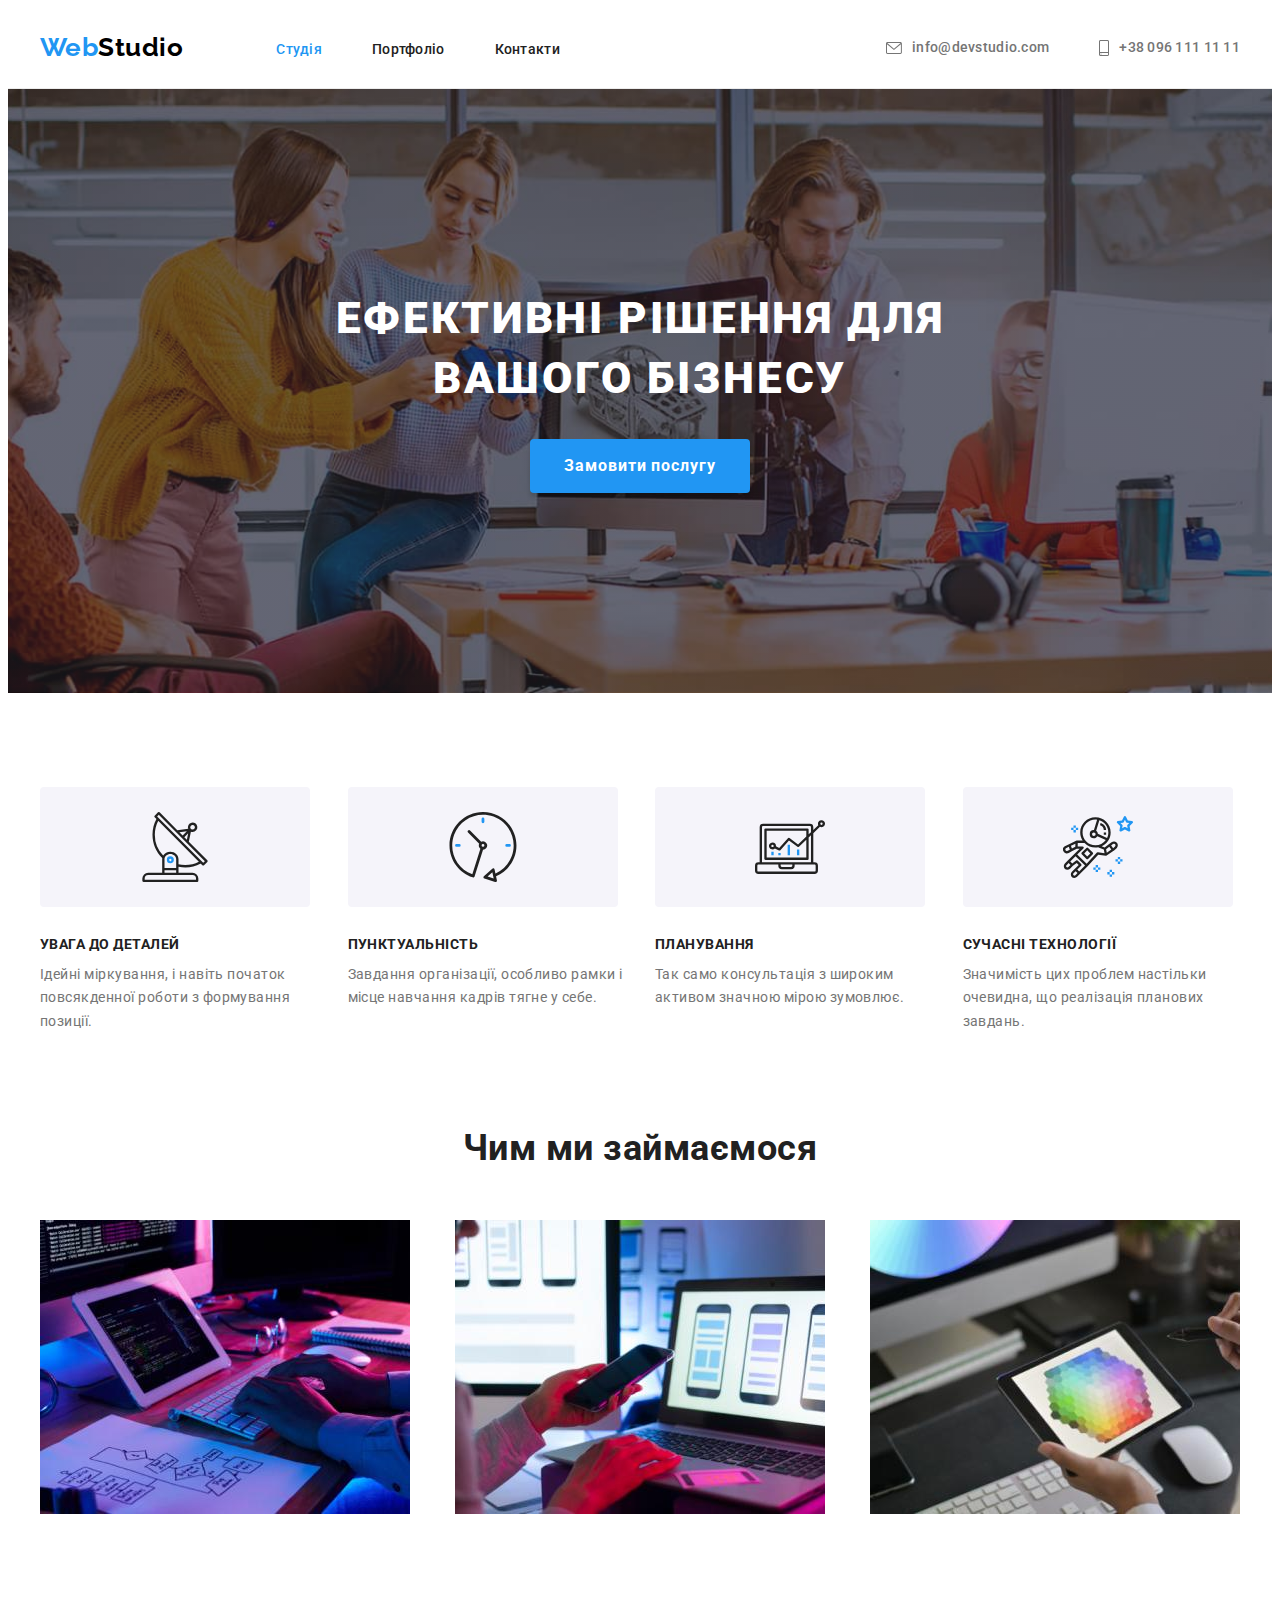
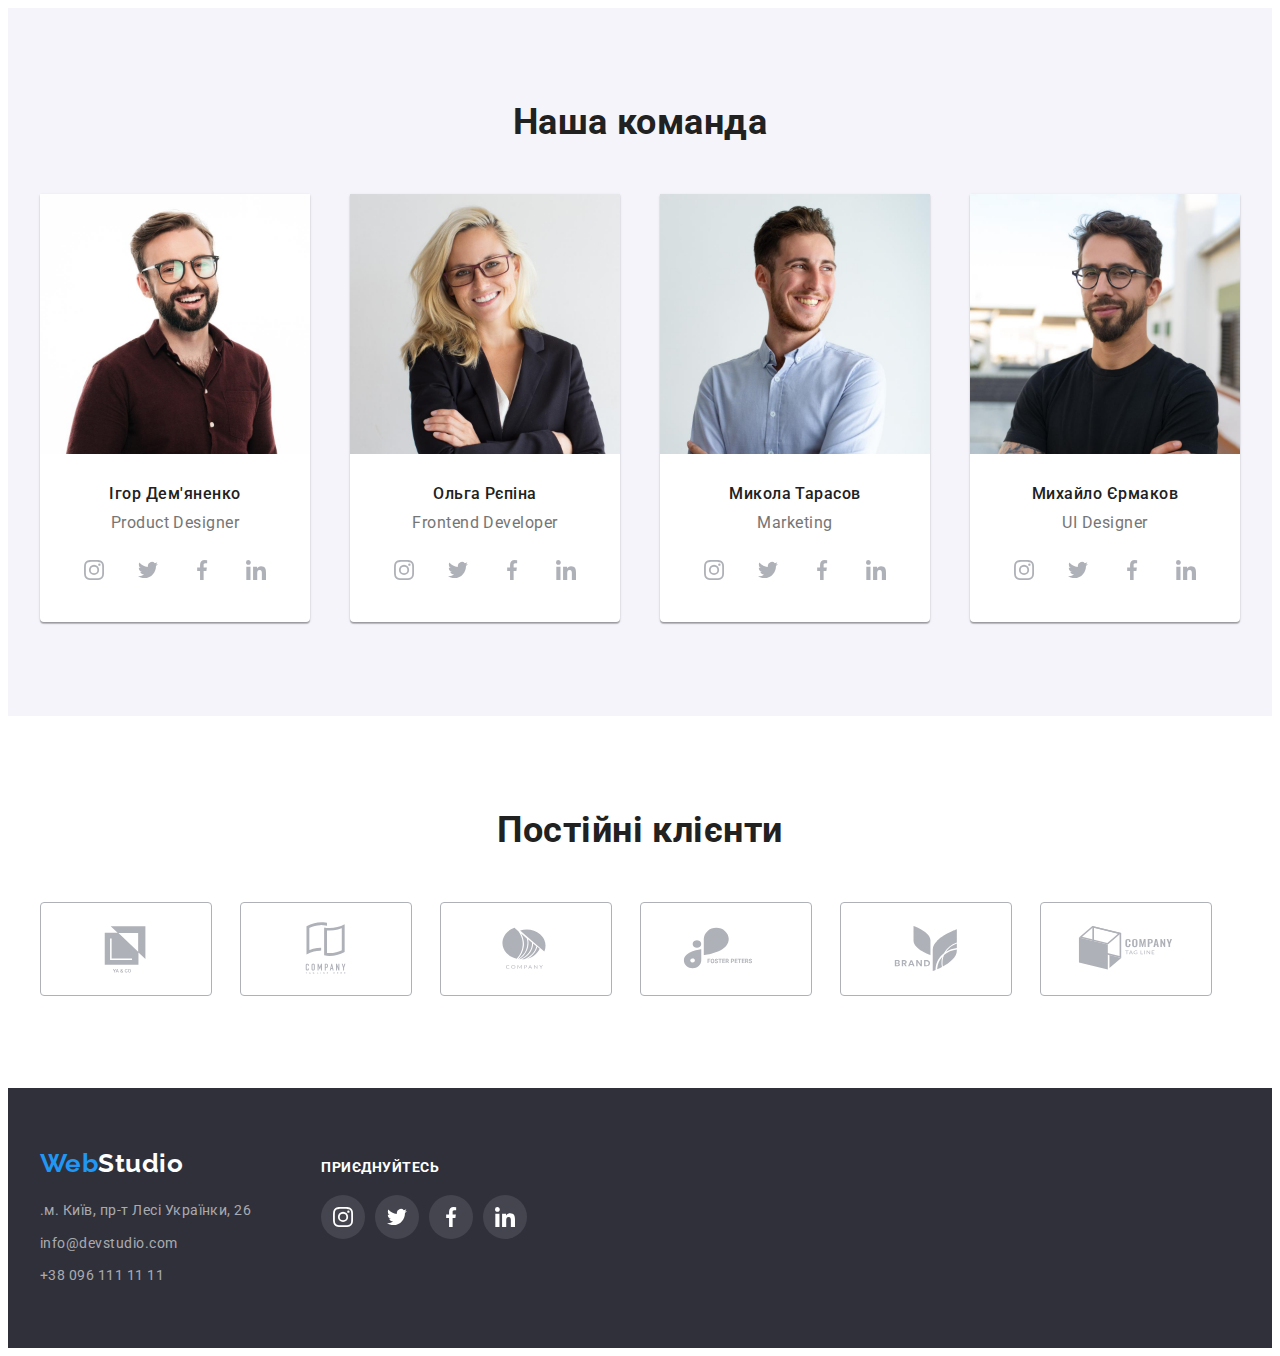
==== index.html @ 4fb29bee "Add index, portfolio, images, css" ====
<!DOCTYPE html>
<html lang="uk">
  <head>
    <meta charset="UTF-8" />
    <meta http-equiv="X-UA-Compatible" content="IE=edge" />
    <meta name="viewport" content="width=device-width, initial-scale=1.0" />
    <meta name="description" content="Web development studio web page" />
    <title>Студія</title>

    <link
      href="https://fonts.googleapis.com/css2?family=Raleway:wght@700&family=Roboto:wght@400;500;700;900&display=swap"
      rel="stylesheet"
    />

    <link
      rel="stylesheet"
      href="https://cdnjs.cloudflare.com/ajax/libs/modern-normalize/1.1.0/modern-normalize.min.css"
      integrity="sha512-wpPYUAdjBVSE4KJnH1VR1HeZfpl1ub8YT/NKx4PuQ5NmX2tKuGu6U/JRp5y+Y8XG2tV+wKQpNHVUX03MfMFn9Q=="
      crossorigin="anonymous"
      referrerpolicy="no-referrer"
    />

    <link href="./css/styles.css" rel="stylesheet" />
  </head>
  <body>
    <header class="header-main">
      <div class="container page-header">
        <nav class="nav-menu">
          <a class="logo link" href="./">Web<span>Studio</span></a>

          <ul class="list nav">
            <li><a class="link active" href="./">Студія</a></li>
            <li><a class="link" href="./portfolio.html">Портфоліо</a></li>
            <li><a class="link" href="">Контакти</a></li>
          </ul>
        </nav>

        <ul class="list nav-links">
          <li>
            <a class="link nav-link" href="mailto:info@devstudio.com">
              <svg class="nav-link-icon" width="16" height="12">
                <use href="./images/icons.svg#icon-envelope"></use>
              </svg>
              info@devstudio.com</a
            >
          </li>
          <li>
            <a class="link nav-link" href="tel:+380961111111">
              <svg class="nav-link-icon" width="10" height="16">
                <use href="./images/icons.svg#icon-smartphone"></use>
              </svg>
              +38 096 111 11 11</a
            >
          </li>
        </ul>
      </div>
    </header>

    <main>
      <!-- Герой -->
      <section class="hero">
        <div class="container">
          <h1 class="hero-heading">Ефективні рішення для вашого бізнесу</h1>
          <button type="button">Замовити послугу</button>
        </div>
      </section>

      <section class="section content features">
        <div class="container">
          <h2 class="visually-hidden">Особливості</h2>

          <ul class="list features-list">
            <li>
              <div class="feature bg-grey">
                <svg width="70" height="70">
                  <use href="./images/icons.svg#icon-antenna"></use>
                </svg>
              </div>
              <h3>УВАГА ДО ДЕТАЛЕЙ</h3>
              <p>Ідейні міркування, і навіть початок повсякденної роботи з формування позиції.</p>
            </li>

            <li>
              <div class="feature bg-grey">
                <svg width="70" height="70">
                  <use href="./images/icons.svg#icon-clock"></use>
                </svg>
              </div>
              <h3>ПУНКТУАЛЬНІСТЬ</h3>
              <p>Завдання організації, особливо рамки і місце навчання кадрів тягне у себе.</p>
            </li>

            <li>
              <div class="feature bg-grey">
                <svg width="70" height="70">
                  <use href="./images/icons.svg#icon-diagram"></use>
                </svg>
              </div>
              <h3>ПЛАНУВАННЯ</h3>
              <p>Так само консультація з широким активом значною мірою зумовлює.</p>
            </li>

            <li>
              <div class="feature bg-grey">
                <svg width="70" height="70">
                  <use href="./images/icons.svg#icon-astronaut"></use>
                </svg>
              </div>
              <h3>СУЧАСНІ ТЕХНОЛОГІЇ</h3>
              <p>Значимість цих проблем настільки очевидна, що реалізація планових завдань.</p>
            </li>
          </ul>
        </div>
      </section>

      <section class="section content">
        <div class="container">
          <h2>Чим ми займаємося</h2>
          <ul class="list activities-list">
            <li>
              <img
                src="./images/main-images/img-1.jpg"
                alt="Робота з комп'ютером"
                width="370"
                height="294"
              />
            </li>
            <li>
              <img
                src="./images/main-images/img-2.jpg"
                alt="Робота з телефоном і ноутбуком"
                width="370"
                height="294"
              />
            </li>
            <li>
              <img
                src="./images/main-images/img-3.jpg"
                alt="Робота з планшетом"
                width="370"
                height="294"
              />
            </li>
          </ul>
        </div>
      </section>

      <section class="section content team bg-grey">
        <div class="container">
          <h2>Наша команда</h2>
          <ul class="list team-list">
            <li>
              <img
                src="./images/main-images/worker-1.jpg"
                alt="Ігор Дем'яненко"
                width="270"
                height="260"
              />
              <div class="team-member">
                <h3>Ігор Дем'яненко</h3>
                <p>Product Designer</p>
                <ul class="list team-member-icons">
                  <li class="team-member-item">
                    <a class="team-member-link" href="">
                      <svg class="media-icon" width="20" height="20">
                        <use href="./images/icons.svg#icon-instagram"></use>
                      </svg>
                    </a>
                  </li>

                  <li class="team-member-item">
                    <a class="team-member-link" href="">
                      <svg class="media-icon" width="20" height="20">
                        <use href="./images/icons.svg#icon-twitter"></use>
                      </svg>
                    </a>
                  </li>

                  <li class="team-member-item">
                    <a class="team-member-link" href="">
                      <svg class="media-icon" width="20" height="20">
                        <use href="./images/icons.svg#icon-facebook"></use>
                      </svg>
                    </a>
                  </li>

                  <li class="team-member-item">
                    <a class="team-member-link" href="">
                      <svg class="media-icon" width="20" height="20">
                        <use href="./images/icons.svg#icon-linkedin"></use>
                      </svg>
                    </a>
                  </li>
                </ul>
              </div>
            </li>

            <li>
              <img
                src="./images/main-images/worker-2.jpg"
                alt="Ольга Рєпіна"
                width="270"
                height="260"
              />
              <div class="team-member">
                <h3>Ольга Рєпіна</h3>
                <p>Frontend Developer</p>
                <ul class="list team-member-icons">
                  <li class="team-member-item">
                    <a class="team-member-link" href="">
                      <svg class="media-icon" width="20" height="20">
                        <use href="./images/icons.svg#icon-instagram"></use>
                      </svg>
                    </a>
                  </li>

                  <li class="team-member-item">
                    <a class="team-member-link" href="">
                      <svg class="media-icon" width="20" height="20">
                        <use href="./images/icons.svg#icon-twitter"></use>
                      </svg>
                    </a>
                  </li>

                  <li class="team-member-item">
                    <a class="team-member-link" href="">
                      <svg class="media-icon" width="20" height="20">
                        <use href="./images/icons.svg#icon-facebook"></use>
                      </svg>
                    </a>
                  </li>

                  <li class="team-member-item">
                    <a class="team-member-link" href="">
                      <svg class="media-icon" width="20" height="20">
                        <use href="./images/icons.svg#icon-linkedin"></use>
                      </svg>
                    </a>
                  </li>
                </ul>
              </div>
            </li>

            <li>
              <img
                src="./images/main-images/worker-3.jpg"
                alt="Микола Тарасов"
                width="270"
                height="260"
              />
              <div class="team-member">
                <h3>Микола Тарасов</h3>
                <p>Marketing</p>
                <ul class="list team-member-icons">
                  <li class="team-member-item">
                    <a class="team-member-link" href="">
                      <svg class="media-icon" width="20" height="20">
                        <use href="./images/icons.svg#icon-instagram"></use>
                      </svg>
                    </a>
                  </li>

                  <li class="team-member-item">
                    <a class="team-member-link" href="">
                      <svg class="media-icon" width="20" height="20">
                        <use href="./images/icons.svg#icon-twitter"></use>
                      </svg>
                    </a>
                  </li>

                  <li class="team-member-item">
                    <a class="team-member-link" href="">
                      <svg class="media-icon" width="20" height="20">
                        <use href="./images/icons.svg#icon-facebook"></use>
                      </svg>
                    </a>
                  </li>

                  <li class="team-member-item">
                    <a class="team-member-link" href="">
                      <svg class="media-icon" width="20" height="20">
                        <use href="./images/icons.svg#icon-linkedin"></use>
                      </svg>
                    </a>
                  </li>
                </ul>
              </div>
            </li>

            <li>
              <img
                src="./images/main-images/worker-4.jpg"
                alt="Михайло Єрмаков"
                width="270"
                height="260"
              />
              <div class="team-member">
                <h3>Михайло Єрмаков</h3>
                <p>UI Designer</p>
                <ul class="list team-member-icons">
                  <li class="team-member-item">
                    <a class="team-member-link" href="">
                      <svg class="media-icon" width="20" height="20">
                        <use href="./images/icons.svg#icon-instagram"></use>
                      </svg>
                    </a>
                  </li>

                  <li class="team-member-item">
                    <a class="team-member-link" href="">
                      <svg class="media-icon" width="20" height="20">
                        <use href="./images/icons.svg#icon-twitter"></use>
                      </svg>
                    </a>
                  </li>

                  <li class="team-member-item">
                    <a class="team-member-link" href="">
                      <svg class="media-icon" width="20" height="20">
                        <use href="./images/icons.svg#icon-facebook"></use>
                      </svg>
                    </a>
                  </li>

                  <li class="team-member-item">
                    <a class="team-member-link" href="">
                      <svg class="media-icon" width="20" height="20">
                        <use href="./images/icons.svg#icon-linkedin"></use>
                      </svg>
                    </a>
                  </li>
                </ul>
              </div>
            </li>
          </ul>
        </div>
      </section>

      <section class="section content">
        <h2>Постійні клієнти</h2>
        <ul class="list client-list">
          <li class="client-item">
            <a class="client-link" href="">
              <svg class="client-icon" width="106" height="60">
                <use href="./images/icons.svg#icon-ya-and-co"></use>
              </svg>
            </a>
          </li>

          <li class="client-item">
            <a class="client-link" href="">
              <svg class="client-icon" width="106" height="60">
                <use href="./images/icons.svg#icon-company"></use>
              </svg>
            </a>
          </li>

          <li class="client-item">
            <a class="client-link" href="">
              <svg class="client-icon" width="106" height="60">
                <use href="./images/icons.svg#icon-company-2"></use>
              </svg>
            </a>
          </li>

          <li class="client-item">
            <a class="client-link" href="">
              <svg class="client-icon" width="106" height="60">
                <use href="./images/icons.svg#icon-foster"></use>
              </svg>
            </a>
          </li>

          <li class="client-item">
            <a class="client-link" href="">
              <svg class="client-icon" width="106" height="60">
                <use href="./images/icons.svg#icon-brand"></use>
              </svg>
            </a>
          </li>

          <li class="client-item">
            <a class="client-link" href="">
              <svg class="client-icon" width="106" height="60">
                <use href="./images/icons.svg#icon-tag-line"></use>
              </svg>
            </a>
          </li>
        </ul>
      </section>
    </main>

    <footer class="page-footer">
      <div class="container footer-sections">
        <div class="address-section">
          <a class="footer-logo link" href="./">Web<span>Studio</span></a>
          <address class="address">
            <ul class="list footer-contacts">
              <li>
                <a class="link contact" href="">.м. Київ, пр-т Лесі Українки, 26</a>
              </li>
              <li>
                <a class="link contact" href="mailto:info@devstudio.com">info@devstudio.com</a>
              </li>
              <li><a class="link contact" href="tel:+380961111111">+38 096 111 11 11</a></li>
            </ul>
          </address>
        </div>
        <div>
          <p class="footer-heading">приєднуйтесь</p>
          <ul class="list footer-icons">
            <li class="footer-item">
              <a class="footer-link" href="">
                <svg class="footer-media-icon" width="20" height="20">
                  <use href="./images/icons.svg#icon-instagram"></use>
                </svg>
              </a>
            </li>

            <li class="footer-item">
              <a class="footer-link" href="">
                <svg class="footer-media-icon" width="20" height="20">
                  <use href="./images/icons.svg#icon-twitter"></use>
                </svg>
              </a>
            </li>

            <li class="footer-item">
              <a class="footer-link" href="">
                <svg class="footer-media-icon" width="20" height="20">
                  <use href="./images/icons.svg#icon-facebook"></use>
                </svg>
              </a>
            </li>

            <li class="footer-item">
              <a class="footer-link" href="">
                <svg class="footer-media-icon" width="20" height="20">
                  <use href="./images/icons.svg#icon-linkedin"></use>
                </svg>
              </a>
            </li>
          </ul>
        </div>
      </div>
    </footer>
  </body>
</html>
---- css/styles.css ----
:root {
  /* Кольори */
  --white-color: #ffffff;
  --blue-color: #2196f3;
  --grey-color: #2f303a;
  --black-color: #000000;
  --primary-black-color: #212121;
  --secondary-grey-color: #757575;
  --secondary-white-color: rgba(255, 255, 255, 0.6);
  --footer-white-color: rgba(255, 255, 255, 0.1);
  --occasional-grey-color: #f5f4fa;
  --media-icon-grey-color: #afb1b8;

  /* Шрифти */
  --roboto: 'Roboto', sans-serif;
  --raleway: 'Raleway', sans-serif;
}

body {
  background-color: var(--white-color);
  color: var(--primary-black-color);
  font-family: var(--roboto);
  letter-spacing: 0.03em;
}

h1,
h2,
h3,
p {
  padding: 0;
  margin: 0;
}

/* Утилітні класи */

.section {
  padding-top: 94px;
  padding-bottom: 94px;
}

.list {
  list-style: none;
  padding: 0;
  margin: 0;
}

.link {
  color: var(--primary-black-color);
  text-decoration: none;
}

.container {
  width: 1200px;
  padding: 0 15px;
  margin-left: auto;
  margin-right: auto;
}

.bg-grey {
  background-color: var(--occasional-grey-color);
}

.visually-hidden {
  position: absolute;
  width: 1px;
  height: 1px;
  margin: -1px;
  border: 0;
  padding: 0;

  white-space: nowrap;
  clip-path: inset(100%);
  clip: rect(0 0 0 0);
  overflow: hidden;
}

/* Header */
.header-main {
  border-bottom: 1px solid #ececec;
}

.logo {
  padding: 24px 0 25px 0;
  margin-right: 93px;
  color: var(--blue-color);
  font-family: var(--raleway);
  font-weight: 700;
  font-size: 26px;
  line-height: 1.19;
}

.logo > span {
  color: var(--black-color);
}

.nav .link,
.nav-links .link {
  padding-top: 32px;
  padding-bottom: 32px;
  font-weight: 500;
  font-size: 14px;
  line-height: 1.14;
  letter-spacing: 0.02em;
}

.nav-links .link {
  color: var(--secondary-grey-color);
}

.link.active,
.nav .link:hover,
.nav .link:focus,
.nav-links .link:hover,
.nav-links .link:focus {
  color: var(--blue-color);
}

.nav-link {
  display: flex;
  align-items: center;
}

.nav-link-icon {
  margin-right: 10px;
  fill: currentColor;
}

.nav,
.nav-links,
.nav-menu,
.page-header {
  display: flex;
  align-items: center;
}

.nav-links {
  margin-left: auto;
}

.nav li,
.nav-links li {
  margin-left: 50px;
}

.nav li:first-child,
.nav-links li:first-child {
  margin-left: 0;
}

/* Main */

/* Hero */

.hero {
  margin-left: auto;
  margin-right: auto;
  max-width: 1600px;
  padding-top: 200px;
  padding-bottom: 200px;
  background-image: linear-gradient(rgba(47, 48, 58, 0.4), rgba(47, 48, 58, 0.4)),
    url('../images/bg-img.jpg');
  background-position: center;
  background-size: cover;
  background-color: var(--grey-color);
  text-align: center;
}

.hero-heading {
  margin: 0 auto 30px;
  max-width: 696px;
  color: var(--white-color);
  font-weight: 900;
  font-size: 44px;
  line-height: 1.36;
  letter-spacing: 0.06em;
  text-transform: uppercase;
}

.hero button {
  padding: 10px 32px;
  border-radius: 4px;
  border-color: transparent;
  background-color: var(--blue-color);
  box-shadow: 0px 4px 4px rgba(0, 0, 0, 0.15);
  color: var(--white-color);
  font-family: var(--roboto);
  font-weight: 700;
  font-size: 16px;
  line-height: 1.87;
  text-align: center;
  letter-spacing: 0.06em;
  cursor: pointer;
}

/* Features */

.content h2 {
  margin-bottom: 50px;
  font-weight: 700;
  font-size: 36px;
  line-height: 1.16;
  text-align: center;
}

.features {
  padding-bottom: 0;
}

.features h3 {
  margin-bottom: 10px;
  font-weight: 700;
  font-size: 14px;
  line-height: 1.14;
  text-transform: uppercase;
}

.features p {
  color: var(--secondary-grey-color);
  font-size: 14px;
  line-height: 1.71;
}

.features-list,
.activities-list,
.team-list {
  display: flex;
  justify-content: space-between;
}

.features-list li {
  flex-basis: calc((100% - 90px) / 4);
}

.feature {
  margin-bottom: 30px;
  display: flex;
  justify-content: center;
  align-items: center;
  width: 270px;
  height: 120px;
  border-radius: 4px;
}

/* Activities and Team Members */

.activities-list img,
.team-list img {
  display: block;
}

.team {
  line-height: 1.19;
  text-align: center;
}

.team-list > li {
  border-radius: 0px 0px 4px 4px;
  background-color: var(--white-color);
  box-shadow: 0px 1px 3px rgba(0, 0, 0, 0.12), 0px 1px 1px rgba(0, 0, 0, 0.14),
    0px 2px 1px rgba(0, 0, 0, 0.2);
}

.team-member {
  padding-top: 30px;
  padding-bottom: 30px;
}

.team h3 {
  margin-bottom: 10px;
  font-size: 16px;
  font-weight: 500;
}

.team p {
  margin-bottom: 16px;
  color: var(--secondary-grey-color);
}

.team-member-icons {
  display: flex;
  justify-content: center;
}

.team-member-item {
  margin-right: 10px;
  width: 44px;
  height: 44px;
}

.team-member-icons li:last-child {
  margin-right: 0;
}

.team-member-link {
  display: flex;
  justify-content: center;
  align-items: center;
  width: 100%;
  height: 100%;
  border-radius: 50%;
  color: var(--media-icon-grey-color);
}

.team-member-link:hover,
.team-member-link:focus {
  color: var(--white-color);
  background-color: var(--blue-color);
}

.media-icon {
  fill: currentColor;
}

/* Clients */

.client-list {
  display: flex;
  justify-content: center;
}

.client-item {
  margin-right: 30px;
  width: 170px;
  height: 92px;
}

.client-item li:last-child {
  margin-right: 0;
}

.client-link {
  display: flex;
  justify-content: center;
  align-items: center;
  width: 100%;
  height: 100%;
  color: var(--media-icon-grey-color);
  border: 1px solid var(--media-icon-grey-color);
  border-radius: 4px;
}

.client-link:hover,
.client-link:focus {
  color: var(--blue-color);
  border-color: var(--blue-color);
}

.client-icon {
  fill: currentColor;
}

/* Portfolio Filter */

.filter-list {
  padding-left: 0;
  margin: 0 0 50px;
  display: flex;
  justify-content: center;
}

.filter-list li {
  margin-left: 8px;
}

.filter-list .bg-grey {
  padding: 6px 22px;
  border-radius: 4px;
  border-color: transparent;
  font-family: var(--roboto);
  font-weight: 500;
  font-size: 16px;
  line-height: 1.62;
  text-align: center;
  cursor: pointer;
}

.filter-list .main-btn {
  padding-left: 25px;
  padding-right: 25px;
  margin-left: 0px;
}

.filter-list .bg-grey.active,
.filter-list .bg-grey:hover,
.filter-list .bg-grey:focus {
  background-color: var(--blue-color);
  box-shadow: 0px 3px 1px rgba(0, 0, 0, 0.1), 0px 1px 2px rgba(0, 0, 0, 0.08),
    0px 2px 2px rgba(0, 0, 0, 0.12);
  color: var(--white-color);
}

/* Portfolio Projects */

.projects h1,
.projects h2 {
  font-weight: 700;
  font-size: 18px;
  line-height: 2;
  letter-spacing: 0.06em;
}

.projects p {
  color: var(--secondary-grey-color);
  line-height: 1.88;
}

.project-list {
  display: flex;
  flex-wrap: wrap;
  gap: 30px;
}

.project-list li {
  flex-basis: calc((100% - 60px) / 3);
}

.project-list img {
  display: block;
}

.project-list h2 {
  margin-bottom: 4px;
}

.project {
  padding: 20px 24px;
  border: 1px solid #eeeeee;
}

.project-link {
  display: block;
}

.project-link:hover,
.project-link:focus {
  box-shadow: 0px 1px 1px rgba(0, 0, 0, 0.12), 0px 4px 4px rgba(0, 0, 0, 0.06),
    1px 4px 6px rgba(0, 0, 0, 0.16);
}

/* Footer */

.page-footer {
  padding-top: 60px;
  padding-bottom: 60px;
  background-color: var(--grey-color);
  letter-spacing: 0.03em;
}

.footer-sections {
  display: flex;
  align-items: baseline;
}

.address-section {
  margin-right: 70px;
}

.footer-logo {
  margin-bottom: 20px;
  display: block;
  color: var(--blue-color);
  font-family: var(--raleway);
  font-weight: 700;
  font-size: 26px;
  line-height: 1.19;
}

.footer-logo > span,
.contact:hover,
.contact:focus {
  color: var(--white-color);
}

.address {
  font-size: 14px;
  line-height: 1.71;
  font-style: normal;
}

.footer-contacts li {
  margin-bottom: 9px;
}

.footer-contacts li:last-child {
  margin-bottom: 0;
}

.contact {
  color: var(--secondary-white-color);
}

/* Footer Links */

.footer-heading {
  margin-bottom: 20px;
  color: var(--white-color);
  font-weight: 700;
  font-size: 14px;
  line-height: 16px;
  text-transform: uppercase;
}

.footer-icons {
  display: flex;
}

.footer-item {
  margin-right: 10px;
  width: 44px;
  height: 44px;
}

.footer-link {
  display: flex;
  justify-content: center;
  align-items: center;
  width: 100%;
  height: 100%;
  color: var(--white-color);
  background-color: var(--footer-white-color);
  border-radius: 50%;
}

.footer-icons li:last-child {
  margin-right: 0;
}

.footer-link:hover,
.footer-link:focus {
  background-color: var(--blue-color);
}

.footer-media-icon {
  fill: currentColor;
}
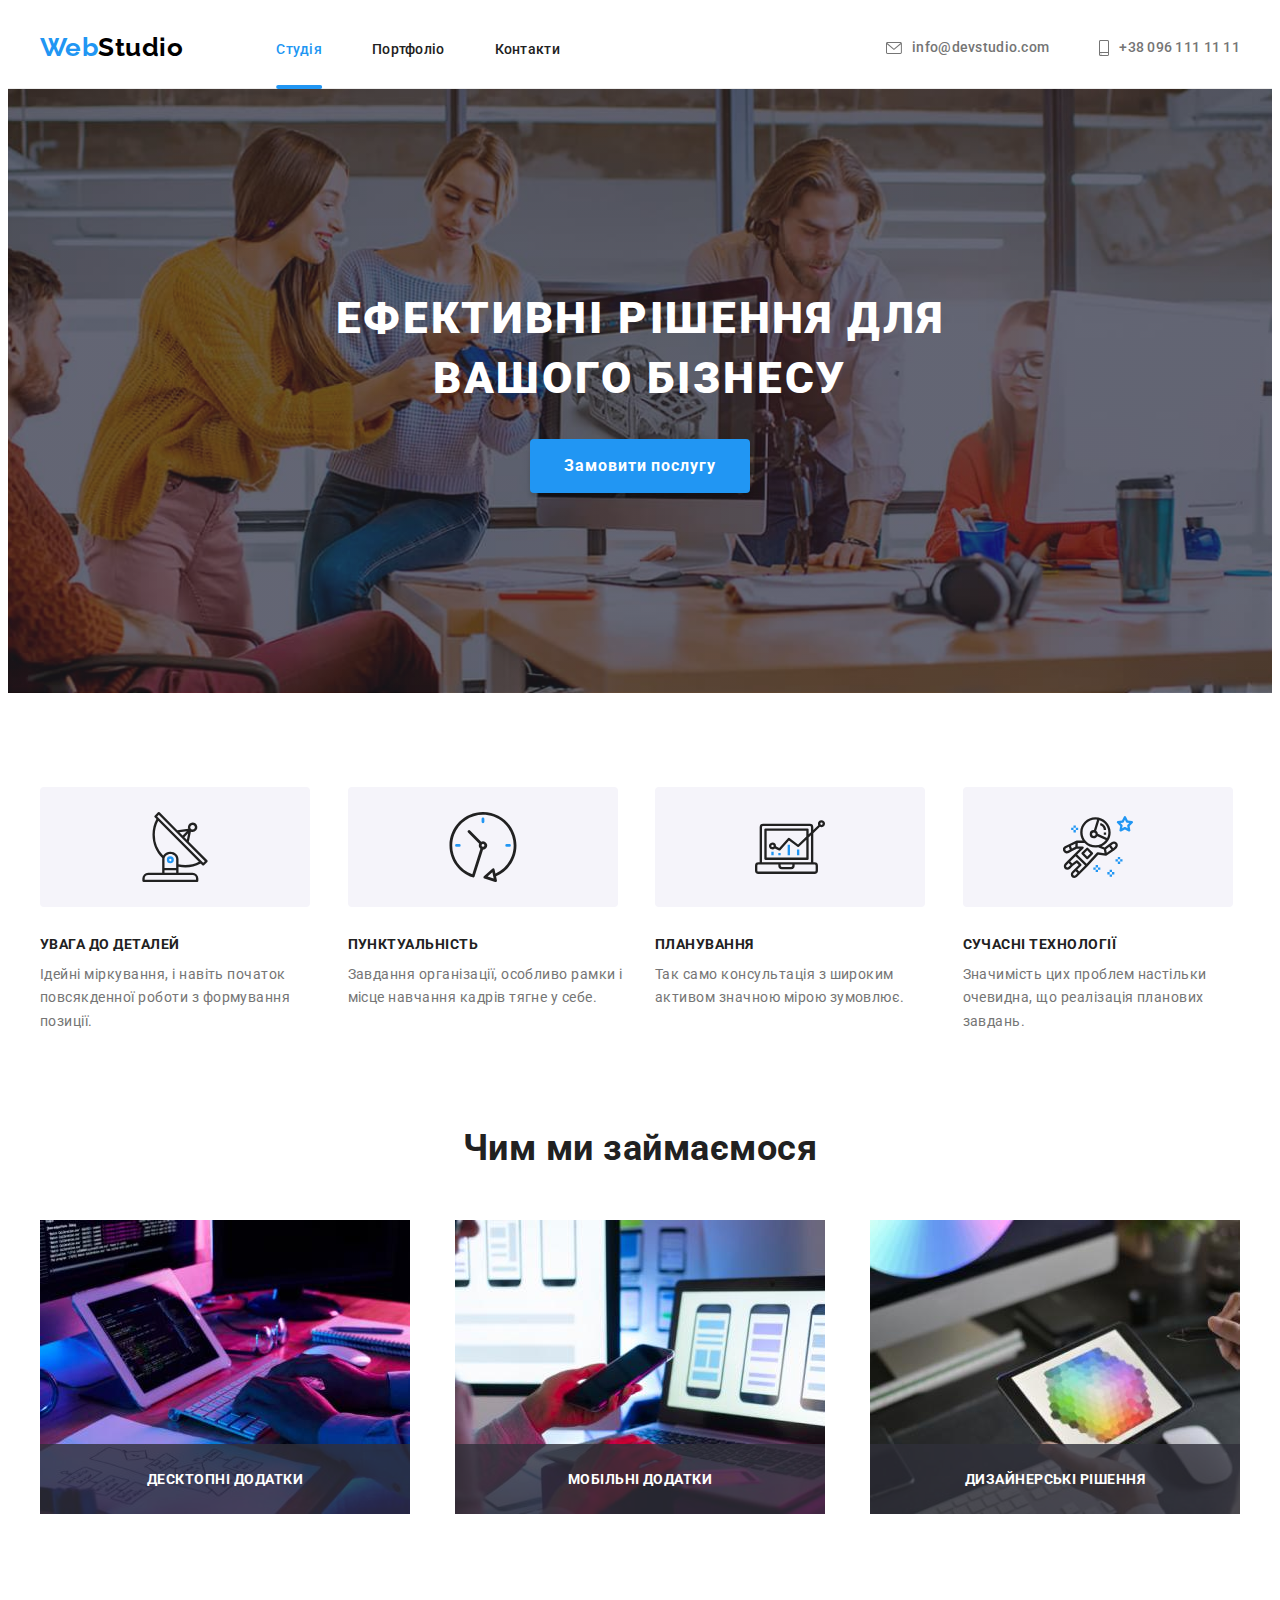
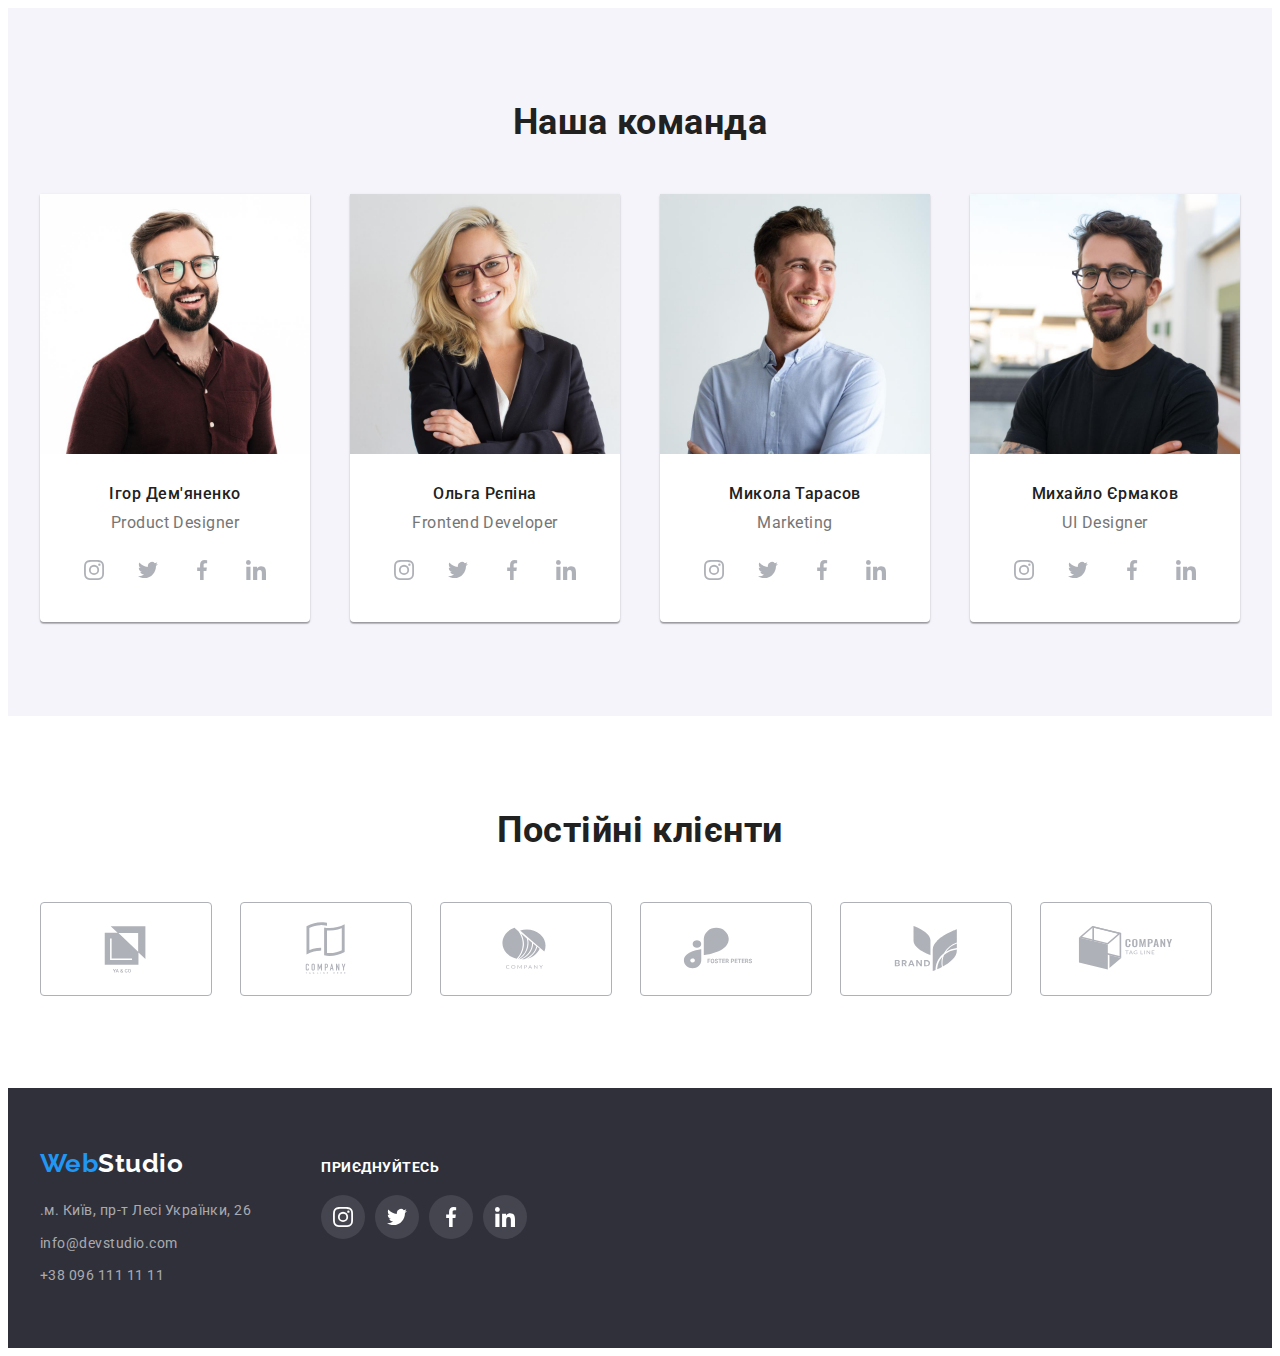
==== commit ee56c51a: "Add positioned titles and ::after in navbar" ====
--- a/index.html
+++ b/index.html
@@ -116,30 +116,39 @@
       <section class="section content">
         <div class="container">
           <h2>Чим ми займаємося</h2>
-          <ul class="list activities-list">
-            <li>
-              <img
-                src="./images/main-images/img-1.jpg"
-                alt="Робота з комп'ютером"
-                width="370"
-                height="294"
-              />
-            </li>
-            <li>
-              <img
-                src="./images/main-images/img-2.jpg"
-                alt="Робота з телефоном і ноутбуком"
-                width="370"
-                height="294"
-              />
-            </li>
-            <li>
-              <img
-                src="./images/main-images/img-3.jpg"
-                alt="Робота з планшетом"
-                width="370"
-                height="294"
-              />
+          <ul class="activities-list list">
+            <li>
+              <figure class="activities-card">
+                <img
+                  src="./images/main-images/img-1.jpg"
+                  alt="Робота з комп'ютером"
+                  width="370"
+                  height="294"
+                />
+                <figcaption class="activities-title">Десктопні додатки</figcaption>
+              </figure>
+            </li>
+            <li>
+              <figure class="activities-card">
+                <img
+                  src="./images/main-images/img-2.jpg"
+                  alt="Робота з телефоном і ноутбуком"
+                  width="370"
+                  height="294"
+                />
+                <figcaption class="activities-title">Мобільні додатки</figcaption>
+              </figure>
+            </li>
+            <li>
+              <figure class="activities-card">
+                <img
+                  src="./images/main-images/img-3.jpg"
+                  alt="Робота з планшетом"
+                  width="370"
+                  height="294"
+                />
+                <figcaption class="activities-title">Дизайнерські рішення</figcaption>
+              </figure>
             </li>
           </ul>
         </div>
--- a/css/styles.css
+++ b/css/styles.css
@@ -26,7 +26,8 @@
 h1,
 h2,
 h3,
-p {
+p,
+figure {
   padding: 0;
   margin: 0;
 }
@@ -101,6 +102,7 @@
   font-size: 14px;
   line-height: 1.14;
   letter-spacing: 0.02em;
+  transition: color 250ms cubic-bezier(0.4, 0, 0.2, 1);
 }
 
 .nav-links .link {
@@ -113,6 +115,22 @@
 .nav-links .link:hover,
 .nav-links .link:focus {
   color: var(--blue-color);
+}
+
+.link.active {
+  position: relative;
+}
+
+.link.active::after {
+  content: '';
+  position: absolute;
+  bottom: 0;
+  left: 50%;
+  transform: translateX(-50%);
+  width: 100%;
+  height: 4px;
+  background-color: var(--blue-color);
+  border-radius: 2px;
 }
 
 .nav-link {
@@ -248,6 +266,25 @@
   display: block;
 }
 
+.activities-card {
+  position: relative;
+}
+
+.activities-title {
+  position: absolute;
+  bottom: 0px;
+  padding-top: 27px;
+  padding-bottom: 27px;
+  width: 100%;
+  font-weight: 700;
+  font-size: 14px;
+  line-height: 16px;
+  text-align: center;
+  text-transform: uppercase;
+  color: var(--white-color);
+  background-color: rgba(47, 48, 58, 0.8);
+}
+
 .team {
   line-height: 1.19;
   text-align: center;
@@ -299,6 +336,8 @@
   height: 100%;
   border-radius: 50%;
   color: var(--media-icon-grey-color);
+  transition: color 250ms cubic-bezier(0.4, 0, 0.2, 1),
+    background-color 250ms cubic-bezier(0.4, 0, 0.2, 1);
 }
 
 .team-member-link:hover,
@@ -337,6 +376,8 @@
   color: var(--media-icon-grey-color);
   border: 1px solid var(--media-icon-grey-color);
   border-radius: 4px;
+  transition: color 250ms cubic-bezier(0.4, 0, 0.2, 1),
+    border-color 250ms cubic-bezier(0.4, 0, 0.2, 1);
 }
 
 .client-link:hover,
@@ -372,6 +413,9 @@
   line-height: 1.62;
   text-align: center;
   cursor: pointer;
+  transition: color 250ms cubic-bezier(0.4, 0, 0.2, 1),
+    background-color 250ms cubic-bezier(0.4, 0, 0.2, 1),
+    box-shadow 250ms cubic-bezier(0.4, 0, 0.2, 1);
 }
 
 .filter-list .main-btn {
@@ -383,10 +427,10 @@
 .filter-list .bg-grey.active,
 .filter-list .bg-grey:hover,
 .filter-list .bg-grey:focus {
+  color: var(--white-color);
   background-color: var(--blue-color);
   box-shadow: 0px 3px 1px rgba(0, 0, 0, 0.1), 0px 1px 2px rgba(0, 0, 0, 0.08),
     0px 2px 2px rgba(0, 0, 0, 0.12);
-  color: var(--white-color);
 }
 
 /* Portfolio Projects */
@@ -429,6 +473,7 @@
 
 .project-link {
   display: block;
+  transition: box-shadow 250ms cubic-bezier(0.4, 0, 0.2, 1);
 }
 
 .project-link:hover,
@@ -487,6 +532,7 @@
 
 .contact {
   color: var(--secondary-white-color);
+  transition: color 250ms cubic-bezier(0.4, 0, 0.2, 1);
 }
 
 /* Footer Links */
@@ -519,6 +565,7 @@
   color: var(--white-color);
   background-color: var(--footer-white-color);
   border-radius: 50%;
+  transition: background-color 250ms cubic-bezier(0.4, 0, 0.2, 1);
 }
 
 .footer-icons li:last-child {
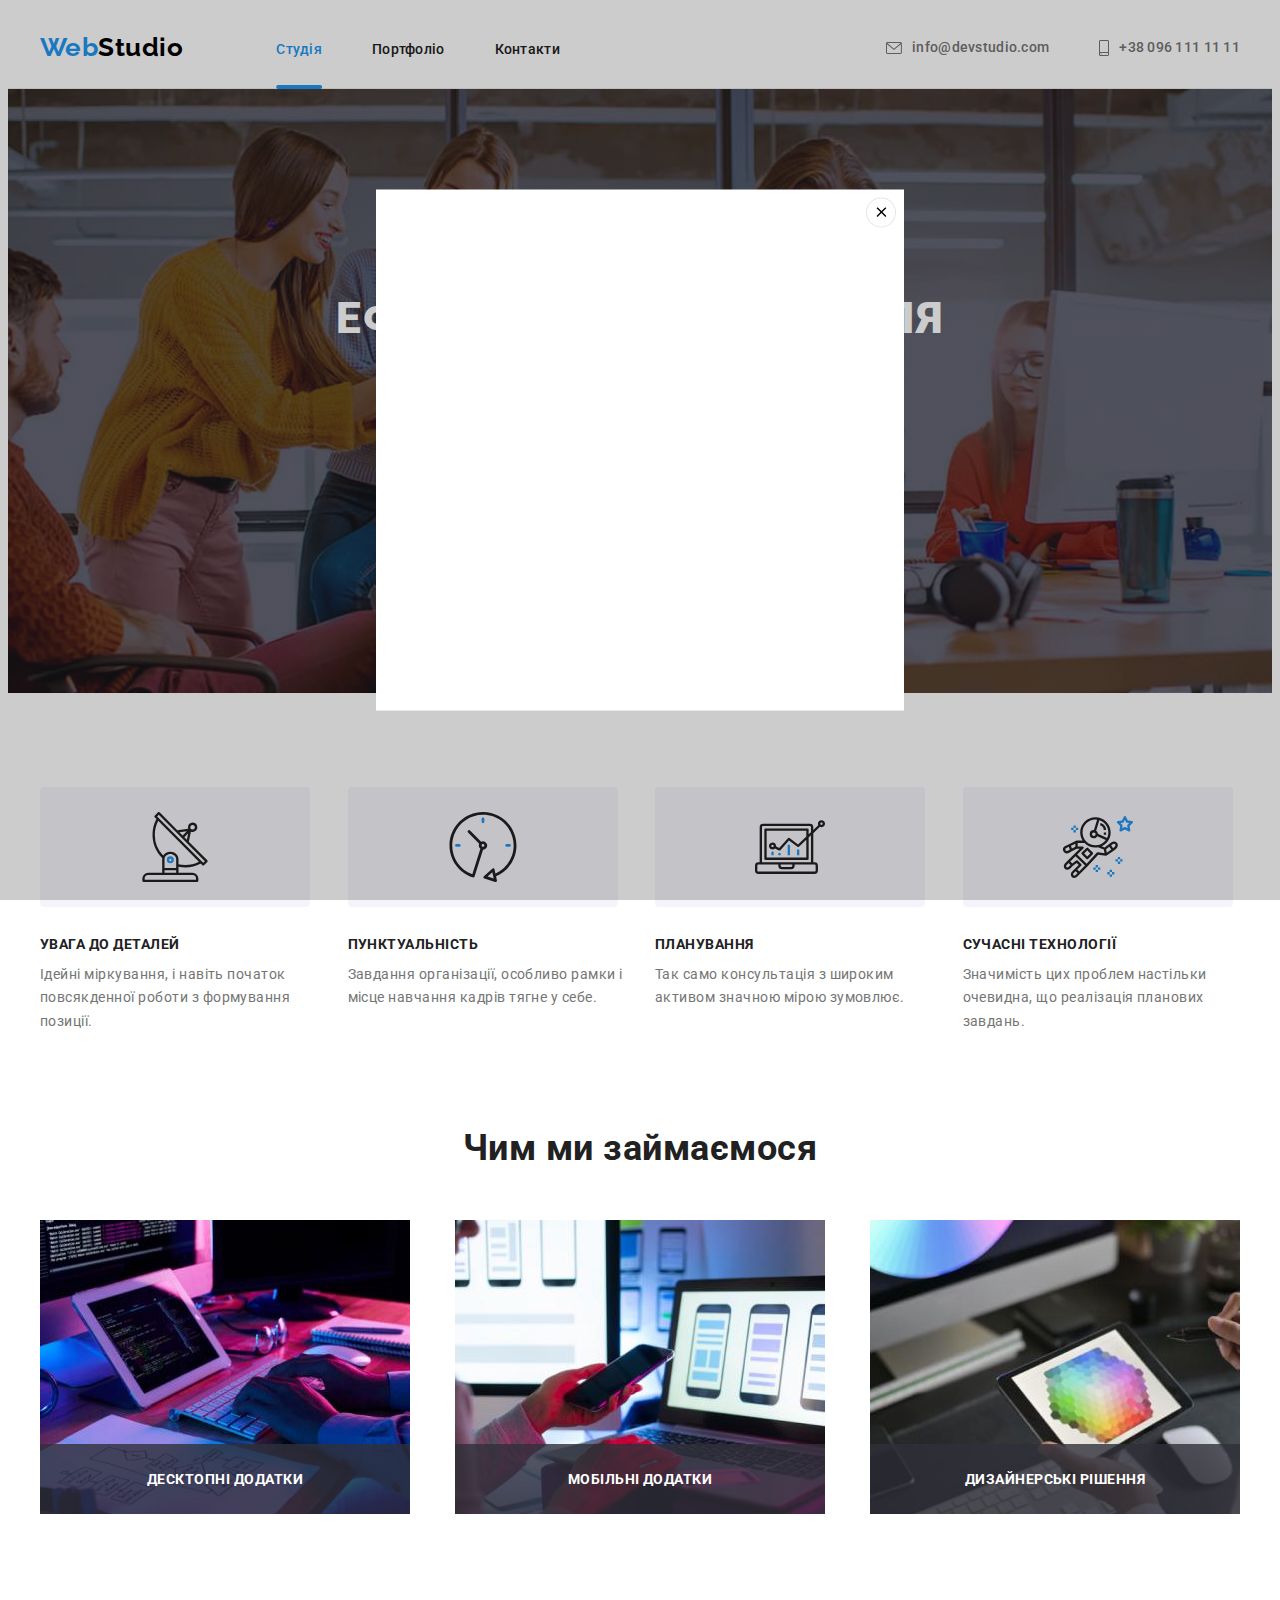
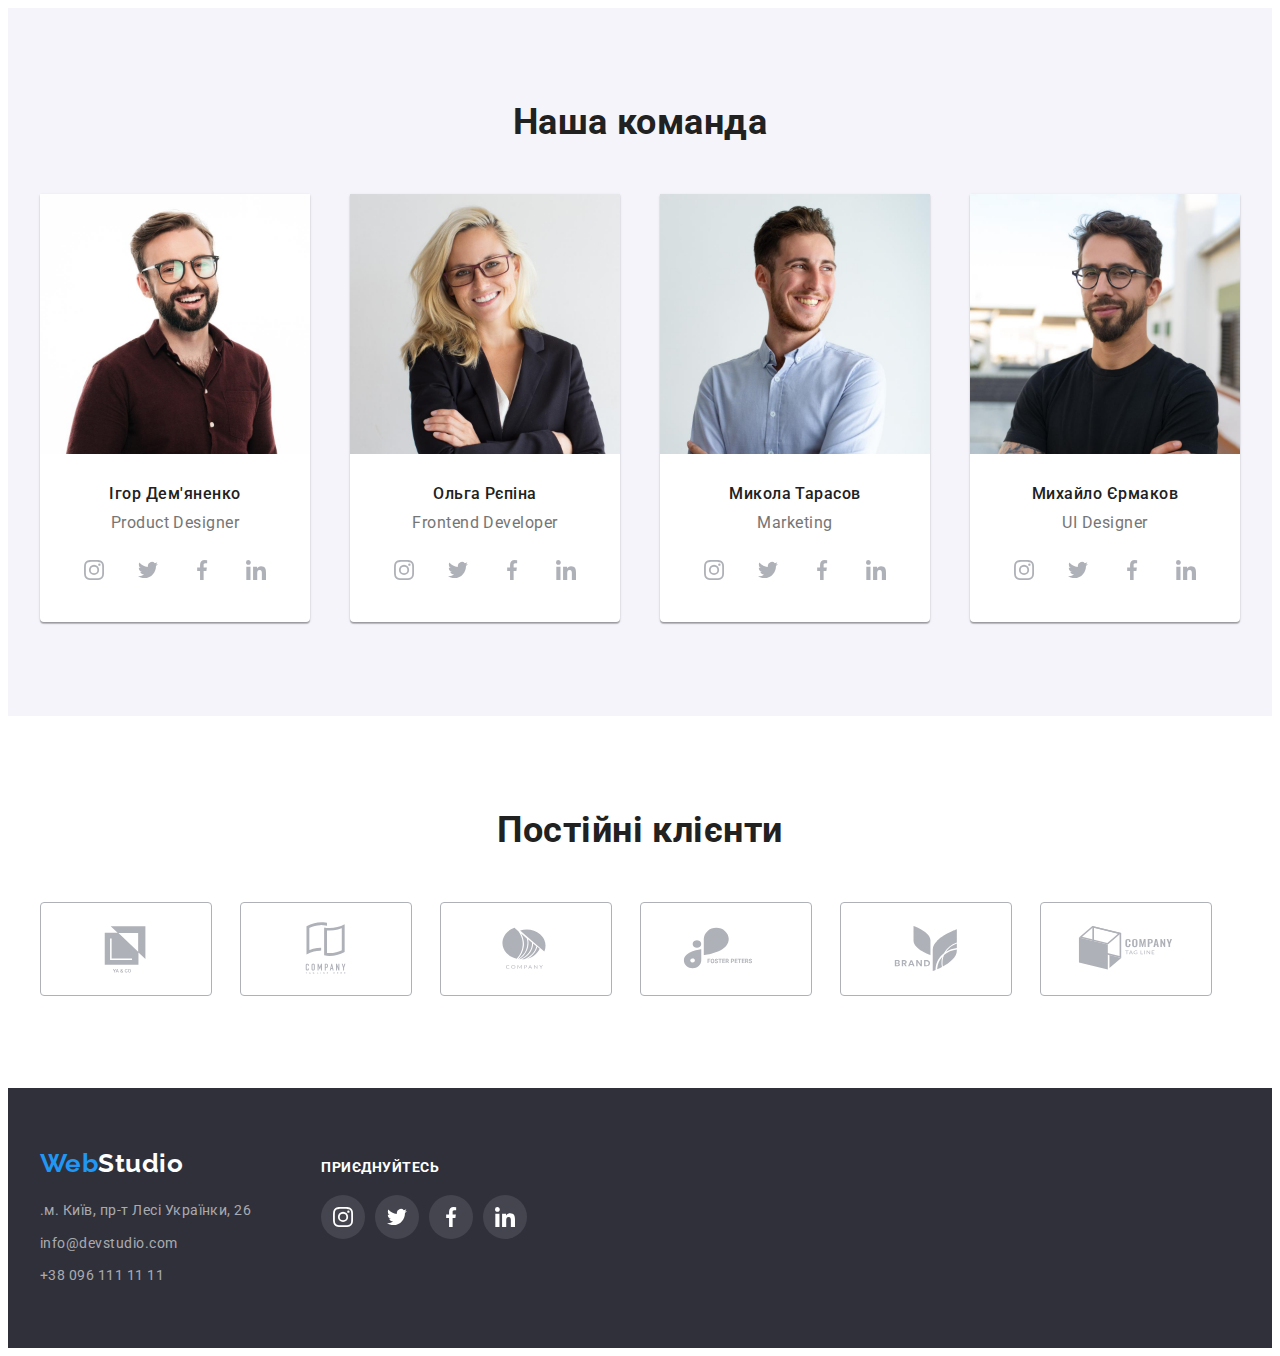
==== commit 20949828: "Add modal with no animation and script" ====
--- a/index.html
+++ b/index.html
@@ -61,7 +61,16 @@
       <section class="hero">
         <div class="container">
           <h1 class="hero-heading">Ефективні рішення для вашого бізнесу</h1>
-          <button type="button">Замовити послугу</button>
+          <button class="hero-button" type="button">Замовити послугу</button>
+          <div class="backdrop">
+            <div class="modal">
+              <button class="modal-close-btn" type="button">
+                <svg class="modal-close" width="30" height="30">
+                  <use href="./images/icons.svg#icon-close"></use>
+                </svg>
+              </button>
+            </div>
+          </div>
         </div>
       </section>
 
--- a/css/styles.css
+++ b/css/styles.css
@@ -14,6 +14,8 @@
   /* Шрифти */
   --roboto: 'Roboto', sans-serif;
   --raleway: 'Raleway', sans-serif;
+
+  --timing-function: cubic-bezier(0.4, 0, 0.2, 1);
 }
 
 body {
@@ -73,6 +75,12 @@
   clip-path: inset(100%);
   clip: rect(0 0 0 0);
   overflow: hidden;
+}
+
+.is-hidden {
+  visibility: hidden;
+  opacity: 0;
+  pointer-events: none;
 }
 
 /* Header */
@@ -102,7 +110,7 @@
   font-size: 14px;
   line-height: 1.14;
   letter-spacing: 0.02em;
-  transition: color 250ms cubic-bezier(0.4, 0, 0.2, 1);
+  transition: color 250ms var(--timing-function);
 }
 
 .nav-links .link {
@@ -194,7 +202,7 @@
   text-transform: uppercase;
 }
 
-.hero button {
+.hero-button {
   padding: 10px 32px;
   border-radius: 4px;
   border-color: transparent;
@@ -208,6 +216,53 @@
   text-align: center;
   letter-spacing: 0.06em;
   cursor: pointer;
+}
+
+.backdrop {
+  position: fixed;
+  top: 0;
+  left: 0;
+  z-index: 1;
+  width: 100%;
+  height: 100%;
+  background-color: rgba(0, 0, 0, 0.2);
+}
+
+.modal {
+  position: absolute;
+  top: 50%;
+  left: 50%;
+  transform: translate(-50%, -50%);
+  z-index: 2;
+  width: 528px;
+  height: 521px;
+  background-color: var(--white-color);
+}
+
+.modal-close-btn {
+  position: absolute;
+  top: 8px;
+  right: 8px;
+  width: 30px;
+  height: 30px;
+  display: flex;
+  justify-content: center;
+  align-items: center;
+  color: var(--black-color);
+  background-color: inherit;
+  border: 1px solid rgba(0, 0, 0, 0.1);
+  transition: border-color 250ms var(--timing-function), color 250ms var(--timing-function);
+  border-radius: 50%;
+}
+
+.modal-close-btn:hover,
+.modal-close-btn:focus {
+  color: var(--blue-color);
+  border-color: var(--blue-color);
+}
+
+.modal-close {
+  fill: currentColor;
 }
 
 /* Features */
@@ -336,8 +391,7 @@
   height: 100%;
   border-radius: 50%;
   color: var(--media-icon-grey-color);
-  transition: color 250ms cubic-bezier(0.4, 0, 0.2, 1),
-    background-color 250ms cubic-bezier(0.4, 0, 0.2, 1);
+  transition: color 250ms var(--timing-function), background-color 250ms var(--timing-function);
 }
 
 .team-member-link:hover,
@@ -376,8 +430,7 @@
   color: var(--media-icon-grey-color);
   border: 1px solid var(--media-icon-grey-color);
   border-radius: 4px;
-  transition: color 250ms cubic-bezier(0.4, 0, 0.2, 1),
-    border-color 250ms cubic-bezier(0.4, 0, 0.2, 1);
+  transition: color 250ms var(--timing-function), border-color 250ms var(--timing-function);
 }
 
 .client-link:hover,
@@ -413,9 +466,8 @@
   line-height: 1.62;
   text-align: center;
   cursor: pointer;
-  transition: color 250ms cubic-bezier(0.4, 0, 0.2, 1),
-    background-color 250ms cubic-bezier(0.4, 0, 0.2, 1),
-    box-shadow 250ms cubic-bezier(0.4, 0, 0.2, 1);
+  transition: color 250ms var(--timing-function), background-color 250ms var(--timing-function),
+    box-shadow 250ms var(--timing-function);
 }
 
 .filter-list .main-btn {
@@ -466,20 +518,44 @@
   margin-bottom: 4px;
 }
 
-.project {
-  padding: 20px 24px;
-  border: 1px solid #eeeeee;
-}
-
 .project-link {
   display: block;
-  transition: box-shadow 250ms cubic-bezier(0.4, 0, 0.2, 1);
+
+  transition: box-shadow 250ms var(--timing-function);
 }
 
 .project-link:hover,
 .project-link:focus {
   box-shadow: 0px 1px 1px rgba(0, 0, 0, 0.12), 0px 4px 4px rgba(0, 0, 0, 0.06),
     1px 4px 6px rgba(0, 0, 0, 0.16);
+}
+
+.project-overlay {
+  position: relative;
+  overflow: hidden;
+}
+
+.project-overlay .project-descript {
+  position: absolute;
+  padding: 63px 24px;
+  width: 100%;
+  height: 100%;
+  font-size: 18px;
+  line-height: 28px;
+  color: var(--white-color);
+  background-color: rgba(33, 150, 243, 0.9);
+  display: inline-block;
+  transition: transform 250ms var(--timing-function);
+}
+
+.project-link:hover .project-descript,
+.project-link:focus .project-descript {
+  transform: translateY(-100%);
+}
+
+.project {
+  padding: 20px 24px;
+  border: 1px solid #eeeeee;
 }
 
 /* Footer */
@@ -532,7 +608,7 @@
 
 .contact {
   color: var(--secondary-white-color);
-  transition: color 250ms cubic-bezier(0.4, 0, 0.2, 1);
+  transition: color 250ms var(--timing-function);
 }
 
 /* Footer Links */
@@ -565,7 +641,7 @@
   color: var(--white-color);
   background-color: var(--footer-white-color);
   border-radius: 50%;
-  transition: background-color 250ms cubic-bezier(0.4, 0, 0.2, 1);
+  transition: background-color 250ms var(--timing-function);
 }
 
 .footer-icons li:last-child {
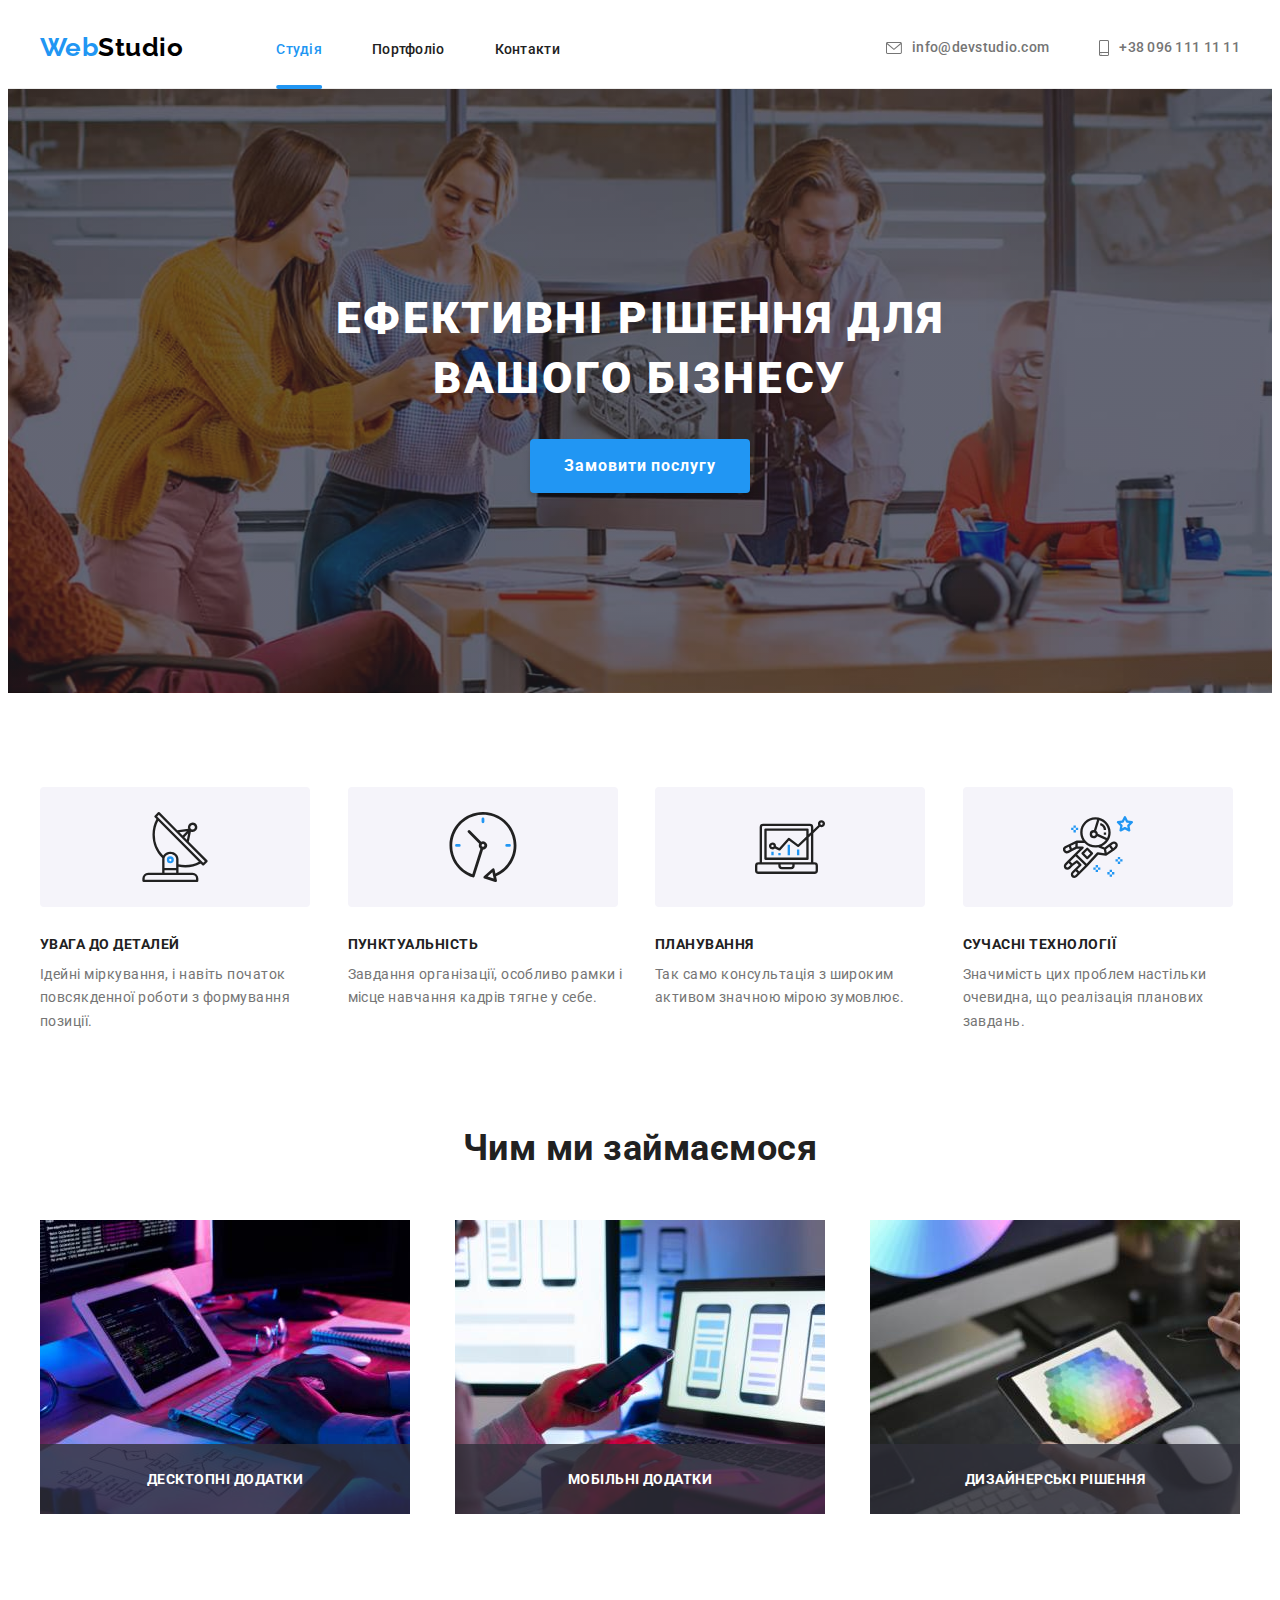
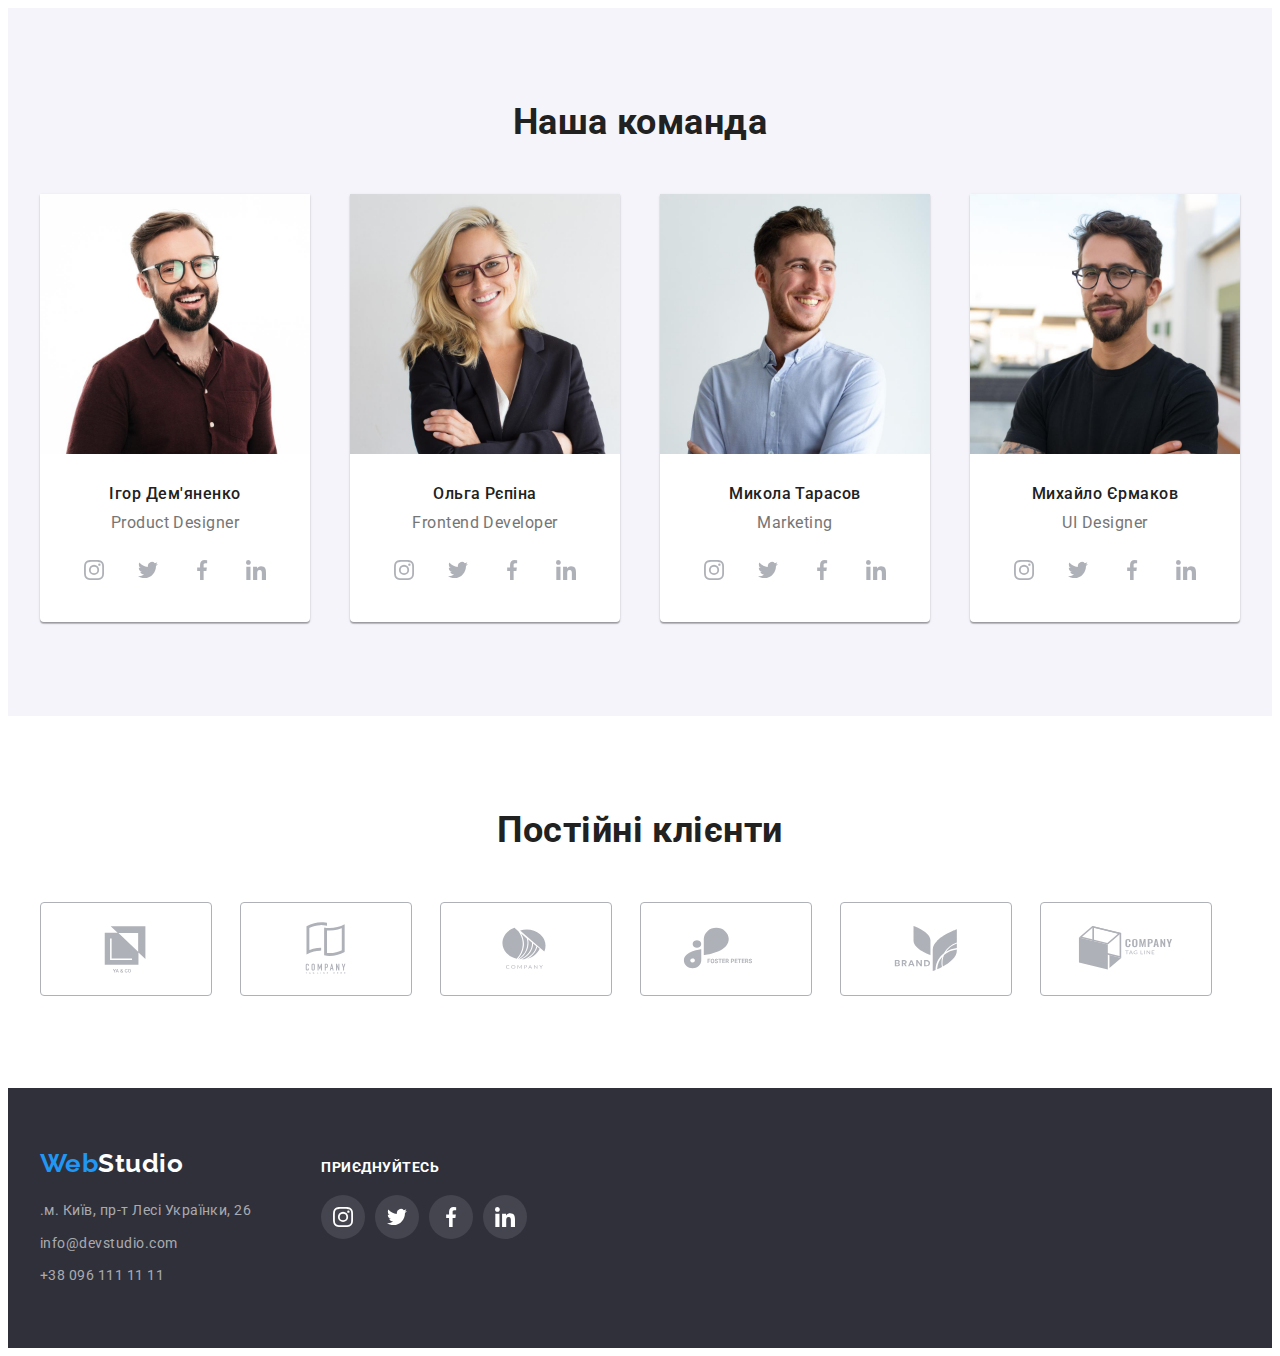
==== commit f86836e3: "Add animation and script to modal" ====
--- a/index.html
+++ b/index.html
@@ -61,10 +61,10 @@
       <section class="hero">
         <div class="container">
           <h1 class="hero-heading">Ефективні рішення для вашого бізнесу</h1>
-          <button class="hero-button" type="button">Замовити послугу</button>
-          <div class="backdrop">
+          <button class="hero-button" type="button" data-modal-open>Замовити послугу</button>
+          <div class="backdrop is-hidden" data-modal>
             <div class="modal">
-              <button class="modal-close-btn" type="button">
+              <button class="modal-close-btn" type="button" data-modal-close>
                 <svg class="modal-close" width="30" height="30">
                   <use href="./images/icons.svg#icon-close"></use>
                 </svg>
@@ -462,5 +462,6 @@
         </div>
       </div>
     </footer>
+    <script src="./js/modal.js"></script>
   </body>
 </html>
--- a/css/styles.css
+++ b/css/styles.css
@@ -77,12 +77,6 @@
   overflow: hidden;
 }
 
-.is-hidden {
-  visibility: hidden;
-  opacity: 0;
-  pointer-events: none;
-}
-
 /* Header */
 .header-main {
   border-bottom: 1px solid #ececec;
@@ -226,17 +220,34 @@
   width: 100%;
   height: 100%;
   background-color: rgba(0, 0, 0, 0.2);
+  opacity: 1;
+  visibility: visible;
+  transition: opacity 500ms var(--timing-function), visibility 500ms var(--timing-function);
+}
+
+.is-hidden {
+  visibility: hidden;
+  opacity: 0;
+  pointer-events: none;
+}
+
+.backdrop.is-hidden .modal {
+  transform: translate(-150%, -120%) scale(0.5) rotate(0deg);
 }
 
 .modal {
   position: absolute;
   top: 50%;
   left: 50%;
-  transform: translate(-50%, -50%);
   z-index: 2;
   width: 528px;
   height: 521px;
   background-color: var(--white-color);
+  border-radius: 4px;
+  box-shadow: 0px 1px 3px rgba(0, 0, 0, 0.12), 0px 1px 1px rgba(0, 0, 0, 0.14),
+    0px 2px 1px rgba(0, 0, 0, 0.2);
+  transform: translate(-50%, -50%) scale(1) rotate(1turn);
+  transition: transform 500ms var(--timing-function);
 }
 
 .modal-close-btn {
@@ -544,7 +555,6 @@
   line-height: 28px;
   color: var(--white-color);
   background-color: rgba(33, 150, 243, 0.9);
-  display: inline-block;
   transition: transform 250ms var(--timing-function);
 }
 
